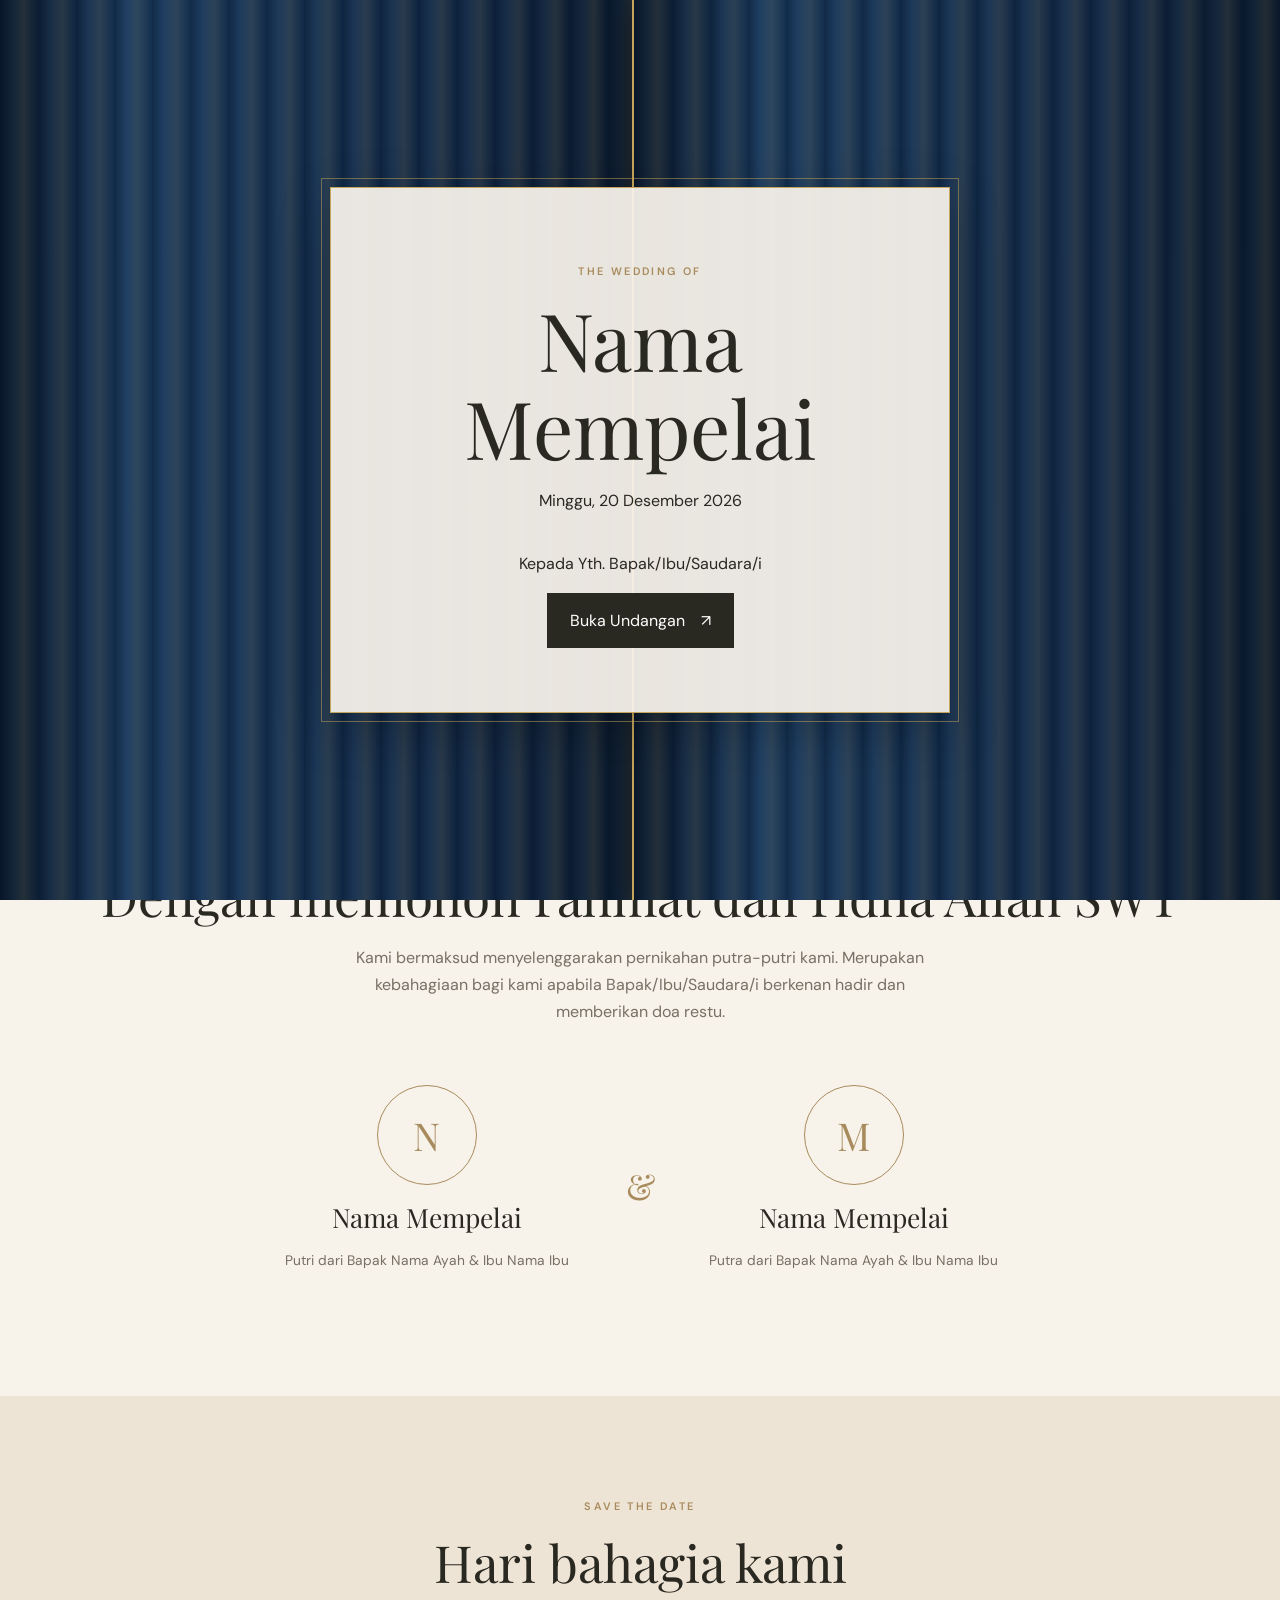
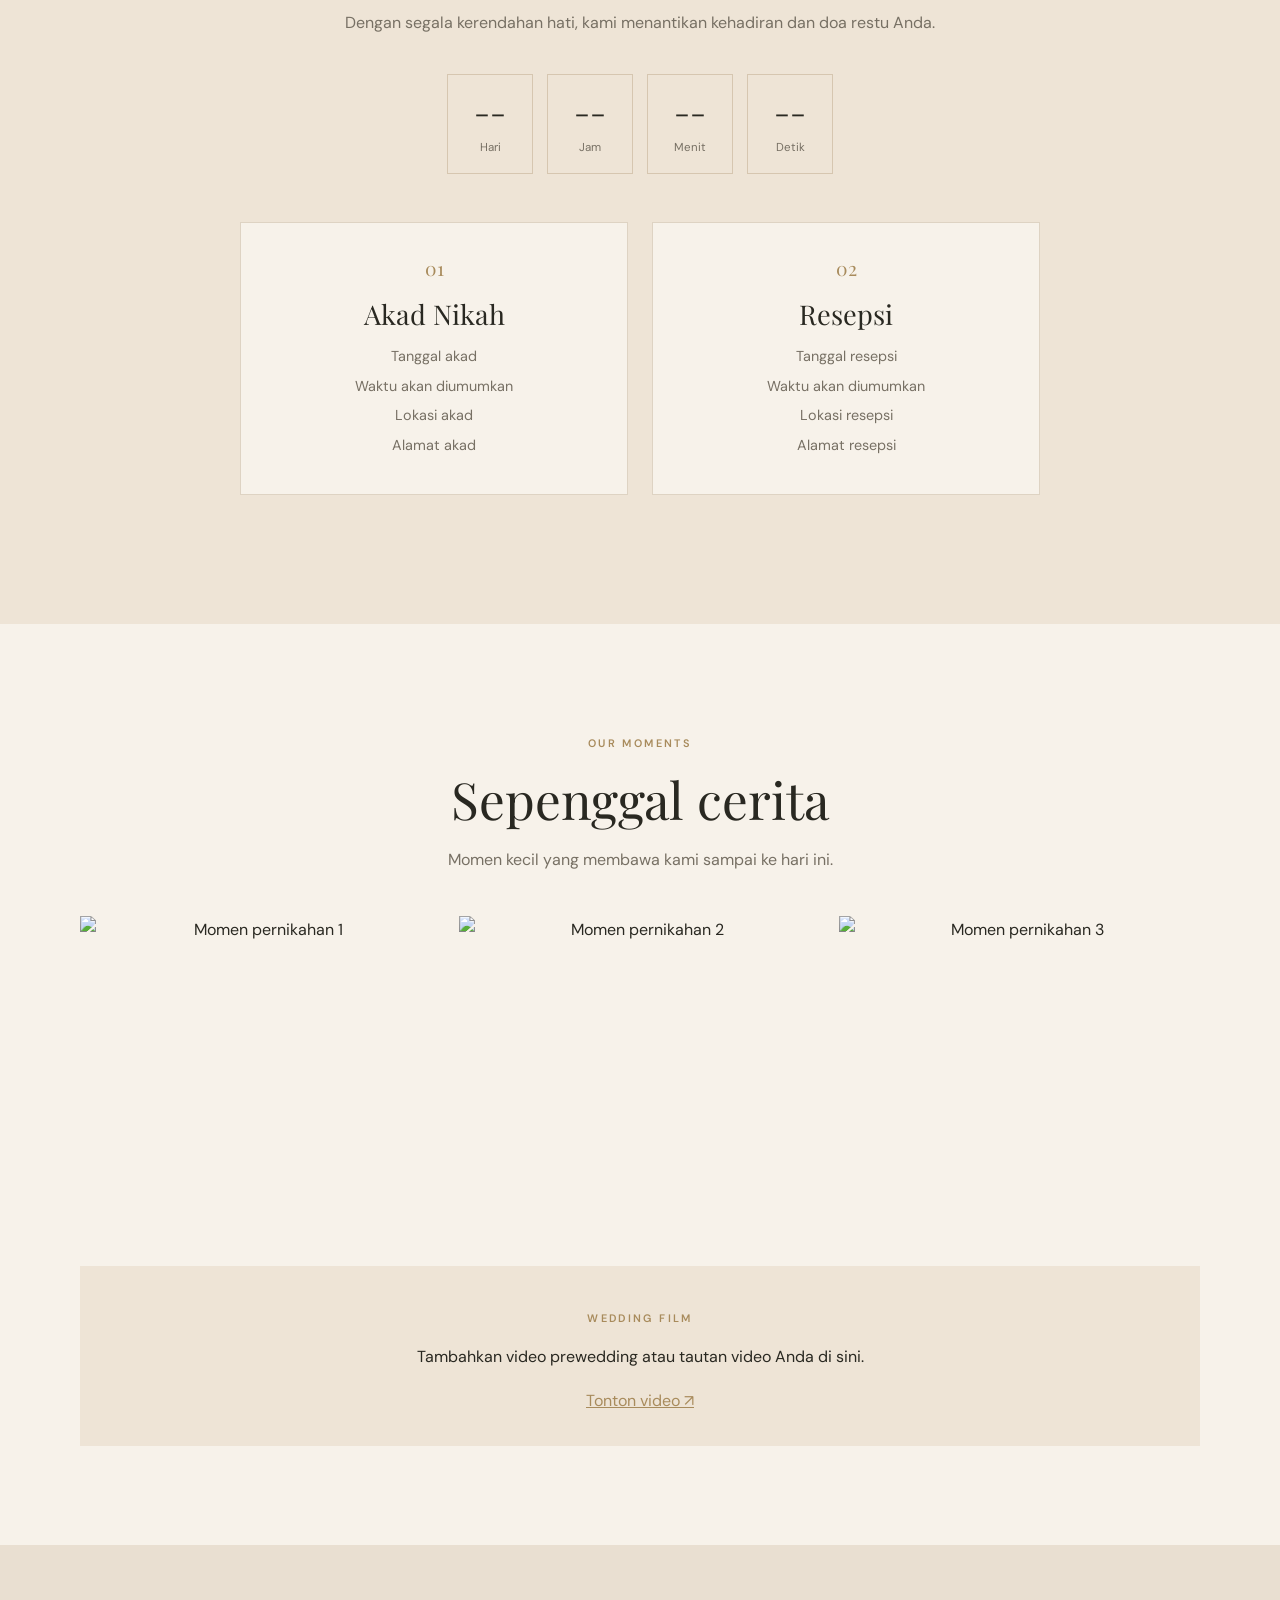
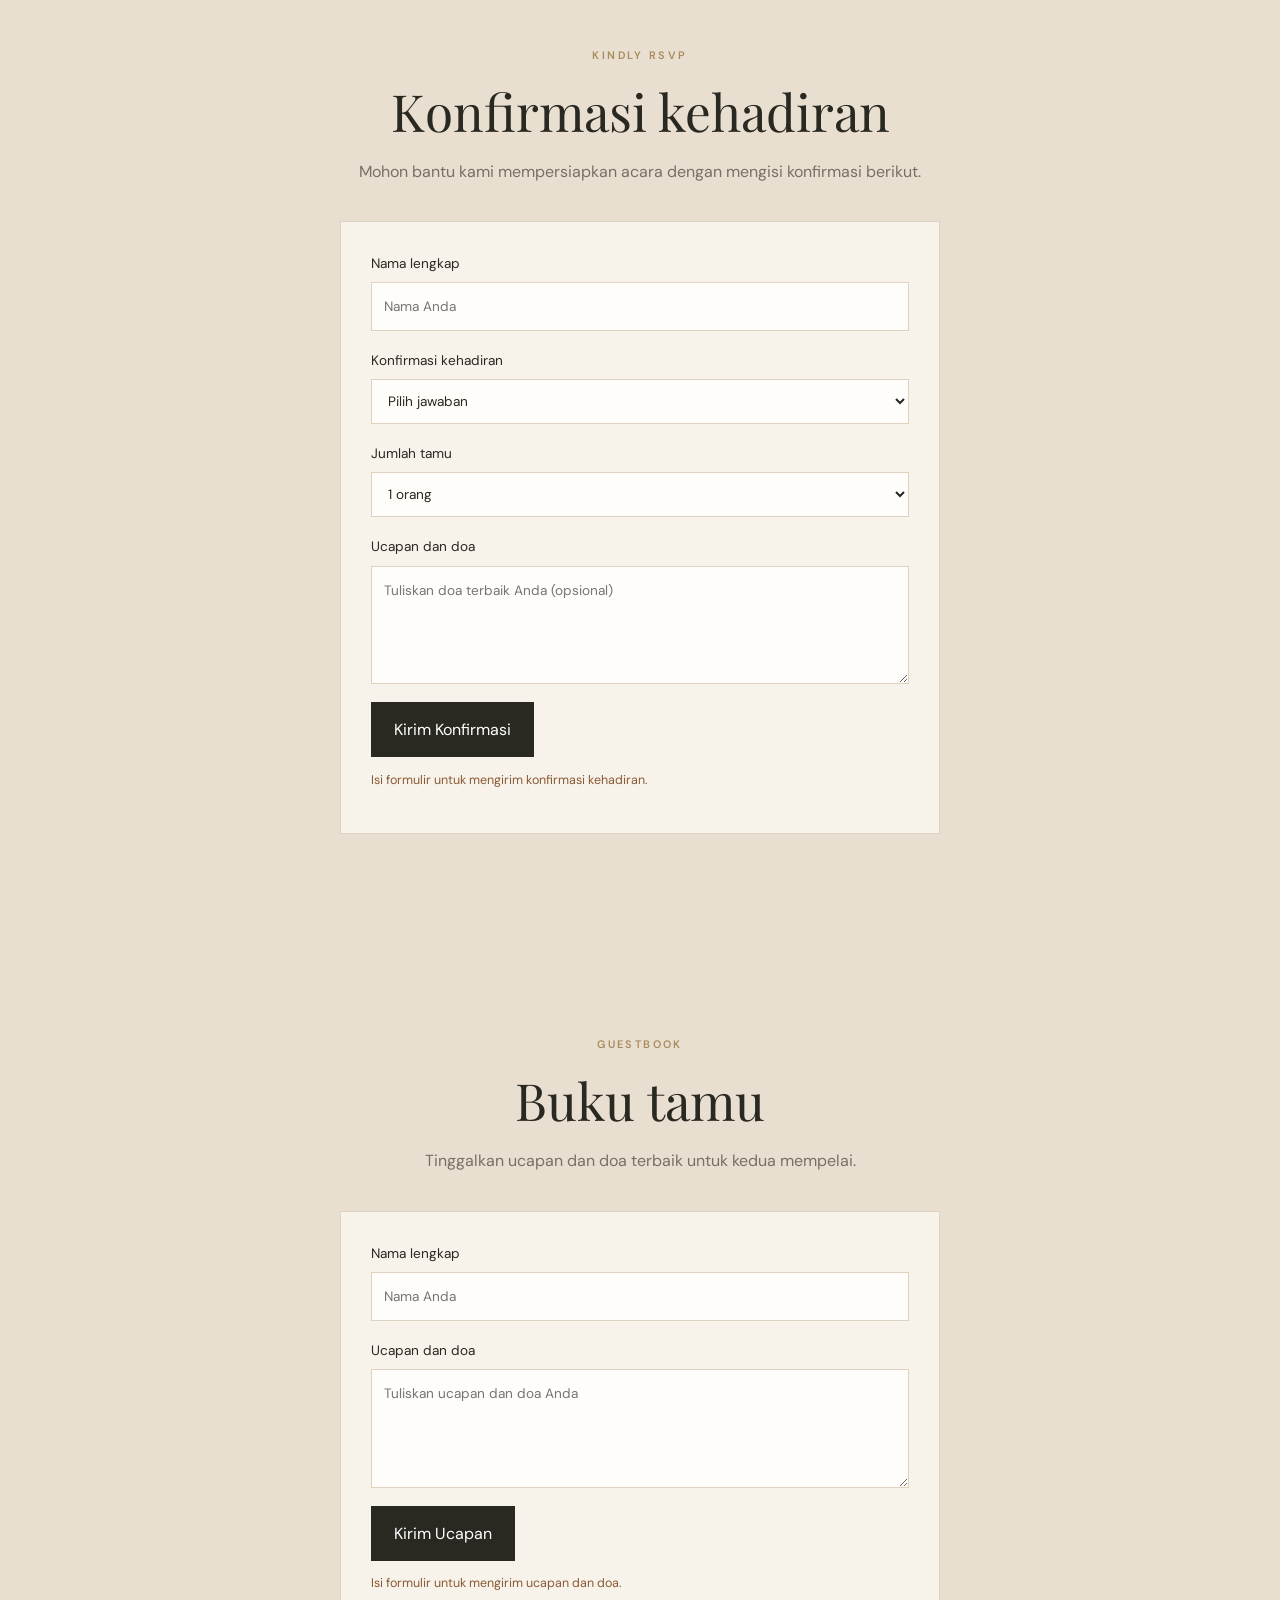
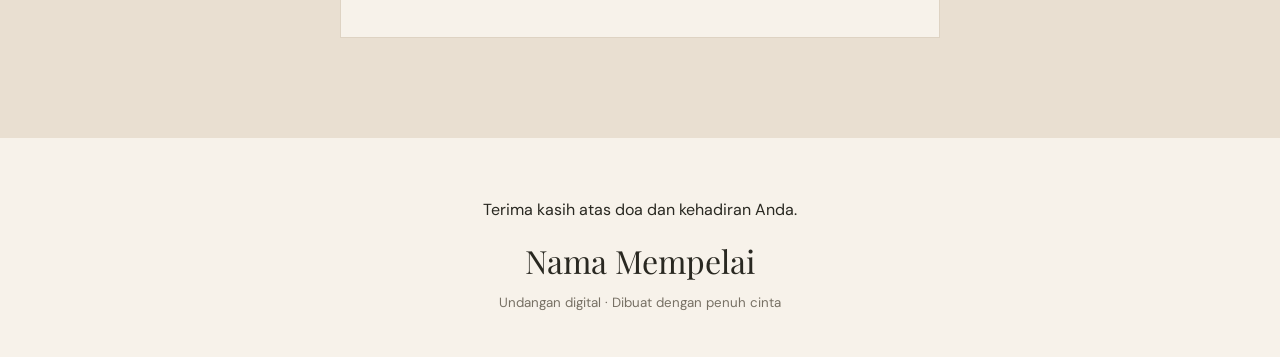
==== index.html @ d8a42d00 "Update index.html" ====
<!doctype html>
<html lang="id">
<head>
  <meta charset="utf-8">
  <meta name="viewport" content="width=device-width, initial-scale=1">
  <meta name="theme-color" content="#f7f2ea">
  <meta name="description" content="Undangan pernikahan digital yang elegan dan personal.">
  <title id="pageTitle">Undangan Pernikahan | Nama Mempelai</title>
  <link rel="preconnect" href="https://fonts.googleapis.com">
  <link rel="preconnect" href="https://fonts.gstatic.com" crossorigin>
  <link href="https://fonts.googleapis.com/css2?family=DM+Sans:wght@400;500;600&family=Playfair+Display:wght@400;500;600&display=swap" rel="stylesheet">
  <link rel="stylesheet" href="style.css">
  <style>
    /* Tombol Google Maps berada di bawah kedua kartu, bukan di dalam kartu resepsi. */
    #event .event-grid {
      display: grid;
      grid-template-columns: repeat(2, minmax(0, 1fr));
      gap: 24px;
    }

    #event .maps-button-wrap {
      display: flex !important;
      width: 100%;
      justify-content: center;
      align-items: center;
      margin: 28px auto 0;
      position: relative;
      clear: both;
      grid-column: 1 / -1;
      flex: 0 0 100%;
      text-align: center;
    }

    #event .maps-button-wrap a {
      display: inline-flex;
      width: auto;
      margin: 0;
      align-items: center;
      justify-content: center;
      text-align: center;
    }

    @media (max-width: 600px) {
      #event .event-grid {
        grid-template-columns: 1fr;
      }
    }

    /* Bingkai galeri foto dari admin: biru navy dan emas */
    #invitationPhotoGallery .gallery-photo-item { min-width: 0; animation: galleryPhotoEnter .65s ease both; }
    #invitationPhotoGallery .gallery-photo-item img {
      display:block; width:100%; aspect-ratio:4/5; object-fit:cover;
      border:3px solid #c5a45b; outline:1px solid rgba(197,164,91,.55);
      outline-offset:3px; border-radius:48% 48% 10px 10px;
      box-shadow:0 12px 28px rgba(20,43,73,.18);
      transition:transform .55s ease, box-shadow .55s ease;
    }
    #invitationPhotoGallery .gallery-photo-item img:hover { transform:translateY(-5px); box-shadow:0 18px 34px rgba(20,43,73,.25); }
    #invitationPhotoGallery .gallery-photo-caption { margin:12px 4px 0; color:#142b49; text-align:center; font-size:.85rem; overflow-wrap:anywhere; }
    @keyframes galleryPhotoEnter { from {opacity:0; transform:translateY(18px)} to {opacity:1; transform:translateY(0)} }
    @media (prefers-reduced-motion: reduce) {
      #invitationPhotoGallery .gallery-photo-item { animation:none; }
      #invitationPhotoGallery .gallery-photo-item img { transition:none; }
    }


    /* Potret mempelai: bingkai oval navy dan emas */
    #couple .person .profile-photo {
      display: block;
      width: min(100%, 250px);
      aspect-ratio: 3 / 4;
      object-fit: cover;
      object-position: center;
      margin: 0 auto 22px;
      padding: 5px;
      border: 2px solid #c5a45b;
      outline: 1px solid rgba(197, 164, 91, .65);
      outline-offset: 4px;
      border-radius: 48% 48% 14px 14px;
      background: #142b49;
      box-shadow: 0 14px 32px rgba(20, 43, 73, .18);
      animation: profilePhotoReveal .8s cubic-bezier(.22, 1, .36, 1) both;
    }
    #couple .person .initial.profile-photo-placeholder {
      width: min(100%, 250px);
      aspect-ratio: 3 / 4;
      height: auto;
      margin: 0 auto 22px;
      border: 2px solid #c5a45b;
      outline: 1px solid rgba(197, 164, 91, .65);
      outline-offset: 4px;
      border-radius: 48% 48% 14px 14px;
      display: grid;
      place-items: center;
    }
    @keyframes profilePhotoReveal {
      from { opacity: 0; transform: translateY(16px) scale(.98); }
      to { opacity: 1; transform: translateY(0) scale(1); }
    }
    @media (max-width: 600px) {
      #couple .person .profile-photo,
      #couple .person .initial.profile-photo-placeholder {
        width: min(78%, 230px);
      }
    }

  </style>
</head>
<body>
  <audio id="weddingMusic" loop preload="none">
    <!-- Ganti music.mp3 dengan file musik milik Anda yang boleh digunakan. -->
    <source src="assets/music.mp3" type="audio/mpeg">
  </audio>

  <div class="cover" id="cover">
    <div class="cover-card">
      <p class="eyebrow">THE WEDDING OF</p>
      <h1 id="coverNames">Nama Mempelai</h1>
      <p class="cover-date" id="coverDate">Minggu, 20 Desember 2026</p
      <p class="cover-to">Kepada Yth. Bapak/Ibu/Saudara/i</p>
      <button class="button button-dark" id="openInvitation">Buka Undangan <span aria-hidden="true">↗</span></button>
    </div>
  </div>

  <header class="site-header">
    <a class="brand" href="#home" id="brandInitials">N<span>&</span>M</a>
    <nav aria-label="Navigasi utama">
      <a href="#couple">Mempelai</a>
      <a href="#event">Acara</a>
      <a href="#gallery">Galeri</a>
      <a href="#rsvp">RSVP</a>
      <a href="#guestbook">Buku Tamu</a>
    </nav>
    <button class="music-toggle" id="musicToggle" aria-label="Putar atau hentikan musik">♫ <span>Musik</span></button>
  </header>

  <main id="home">
    <section class="hero section-wrap">
      <div class="hero-copy">
        <p class="eyebrow">SAVE THE DATE · 20.12.2026</p>
        <h2>Dua hati,<br><em>satu perjalanan.</em></h2>
        <p class="lead">Dengan penuh rasa syukur, kami mengundang Anda untuk menjadi bagian dari hari istimewa kami.</p>
        <a class="button button-dark" href="#event">Lihat Detail Acara <span aria-hidden="true">↓</span></a>
      </div>
      <div class="hero-photo">
        <!-- Ganti URL gambar dengan foto pasangan milik Anda. -->
        <img src="https://images.unsplash.com/photo-1519741497674-611481863552?auto=format&fit=crop&w=1100&q=85" alt="Suasana pernikahan yang romantis">
        <div class="photo-caption" id="photoCaption">Nama Mempelai · 2026</div>
      </div>
      <div class="hero-flower" aria-hidden="true">✳</div>
    </section>

    <section class="intro section-wrap" id="couple">
      <p class="eyebrow">ASSALAMUALAIKUM WARAHMATULLAHI WABARAKATUH</p>
      <h2>Dengan memohon rahmat dan ridha Allah SWT</h2>
      <p class="body-copy">Kami bermaksud menyelenggarakan pernikahan putra-putri kami. Merupakan kebahagiaan bagi kami apabila Bapak/Ibu/Saudara/i berkenan hadir dan memberikan doa restu.</p>
      <div class="couple-grid">
        <article class="person">
          <div class="initial" id="brideInitial">N</div>
          <h3 id="brideName">Nama Mempelai</h3>
          <p>Putri dari Bapak <span id="brideFather">Nama Ayah</span> &amp; Ibu <span id="brideMother">Nama Ibu</span></p>
        </article>
        <div class="ampersand">&</div>
        <article class="person">
          <div class="initial" id="groomInitial">M</div>
          <h3 id="groomName">Nama Mempelai</h3>
          <p>Putra dari Bapak <span id="groomFather">Nama Ayah</span> &amp; Ibu <span id="groomMother">Nama Ibu</span></p>
        </article>
      </div>
    </section>

    <section class="event-section" id="event">
      <div class="section-wrap event-inner">
        <p class="eyebrow">SAVE THE DATE</p>
        <h2>Hari bahagia kami</h2>
        <p class="body-copy">Dengan segala kerendahan hati, kami menantikan kehadiran dan doa restu Anda.</p>
        <div class="countdown" aria-label="Hitung mundur menuju pernikahan">
          <div><strong id="days">--</strong><span>Hari</span></div>
          <div><strong id="hours">--</strong><span>Jam</span></div>
          <div><strong id="minutes">--</strong><span>Menit</span></div>
          <div><strong id="seconds">--</strong><span>Detik</span></div>
        </div>
       
<div class="event-grid">
  <article class="event-card">
    <span class="event-icon">01</span>
    <h3>Akad Nikah</h3>
    <p id="akadDate">Tanggal akad</p>
    <p>Waktu akan diumumkan</p>
    <p id="akadLocation">Lokasi akad</p>
    <p id="akadAddress">Alamat akad</p>
  </article>

  <article class="event-card">
    <span class="event-icon">02</span>
    <h3>Resepsi</h3>
    <p id="receptionDate">Tanggal resepsi</p>
    <p>Waktu akan diumumkan</p>
    <p id="receptionLocation">Lokasi resepsi</p>
    <p id="receptionAddress">Alamat resepsi</p>
  </article>
</div>
        
<div class="maps-button-wrap">
  <a id="mapsLink" class="button button-dark"
     href="#" target="_blank"
     rel="noopener noreferrer" style="display:none">
    Buka Google Maps ↗
  </a>
</div>
      </div>
    </section>

    <section class="gallery-section section-wrap" id="gallery">
      <p class="eyebrow">OUR MOMENTS</p>
      <h2>Sepenggal cerita</h2>
      <p class="body-copy">Momen kecil yang membawa kami sampai ke hari ini.</p>
      <div class="gallery-grid" id="invitationPhotoGallery">
        <img src="https://images.unsplash.com/photo-1511285560929-80b456fea0bc?auto=format&fit=crop&w=900&q=85" alt="Momen pernikahan 1" loading="lazy">
        <img src="https://images.unsplash.com/photo-1537633552985-df8429e8048b?auto=format&fit=crop&w=900&q=85" alt="Momen pernikahan 2" loading="lazy">
        <img src="https://images.unsplash.com/photo-1523438885200-e635ba2c371e?auto=format&fit=crop&w=900&q=85" alt="Momen pernikahan 3" loading="lazy">
      </div>
      <div class="video-box">
        <p class="eyebrow">WEDDING FILM</p>
        <p>Tambahkan video prewedding atau tautan video Anda di sini.</p>
        <!-- Ganti VIDEO_ID dengan ID video YouTube milik pasangan. -->
        <a href="https://www.youtube.com/" target="_blank" rel="noopener">Tonton video ↗</a>
      </div>
    </section>

    <section class="rsvp-section" id="rsvp">
      <div class="section-wrap rsvp-inner">
        <p class="eyebrow">KINDLY RSVP</p>
        <h2>Konfirmasi kehadiran</h2>
        <p class="body-copy">Mohon bantu kami mempersiapkan acara dengan mengisi konfirmasi berikut.</p>
        <form id="rsvpForm" class="rsvp-form">
          <label>Nama lengkap<input name="name" required maxlength="80" placeholder="Nama Anda"></label>
          <label>Konfirmasi kehadiran
            <select name="attendance" required>
              <option value="">Pilih jawaban</option>
              <option value="Hadir">Insyaallah hadir</option>
              <option value="Tidak hadir">Mohon maaf, belum bisa hadir</option>
            </select>
          </label>
          <label>Jumlah tamu
            <select name="guests">
              <option value="1">1 orang</option><option value="2">2 orang</option><option value="3">3 orang</option><option value="4">4 orang</option>
            </select>
          </label>
          <label>Ucapan dan doa<textarea name="message" rows="4" maxlength="500" placeholder="Tuliskan doa terbaik Anda (opsional)"></textarea></label>
          <button class="button button-dark" type="submit">Kirim Konfirmasi</button>
          <p class="form-note" id="formNote" role="status">Isi formulir untuk mengirim konfirmasi kehadiran.</p>
        </form>
      </div>
    </section>

    <section class="rsvp-section" id="guestbook">
      <div class="section-wrap rsvp-inner">
        <p class="eyebrow">GUESTBOOK</p>
        <h2>Buku tamu</h2>
        <p class="body-copy">Tinggalkan ucapan dan doa terbaik untuk kedua mempelai.</p>
        <form id="guestbookForm" class="rsvp-form">
          <label>Nama lengkap
            <input name="name" required maxlength="80" placeholder="Nama Anda">
          </label>
          <label>Ucapan dan doa
            <textarea name="message" required rows="4" maxlength="500" placeholder="Tuliskan ucapan dan doa Anda"></textarea>
          </label>
          <button class="button button-dark" type="submit">Kirim Ucapan</button>
          <p class="form-note" id="guestbookNote" role="status">Isi formulir untuk mengirim ucapan dan doa.</p>
        </form>
      </div>
    </section>
  </main>

  <footer>
    <p>Terima kasih atas doa dan kehadiran Anda.</p>
    <p class="footer-names" id="footerNames">Nama Mempelai</p>
    <small>Undangan digital · Dibuat dengan penuh cinta</small>
  </footer>
  <script src="script.js"></script>
  <script>
    (async function loadInvitationDetails() {
      const slug = new URLSearchParams(window.location.search).get("invitation");
      if (!slug) return;

      // Data pasangan diambil melalui RPC publik Supabase, bukan dari tabel yang tertutup RLS.
      if (typeof SUPABASE_URL === "undefined" ||
          typeof SUPABASE_PUBLISHABLE_KEY === "undefined") {
        console.error("Konfigurasi Supabase tidak ditemukan.");
        return;
      }

      try {
        const response = await fetch(
          `${SUPABASE_URL.replace(/\/+$/, "")}/rest/v1/rpc/get_public_invitation`,
          {
            method: "POST",
            headers: {
              "Content-Type": "application/json",
              apikey: SUPABASE_PUBLISHABLE_KEY,
              Authorization: `Bearer ${SUPABASE_PUBLISHABLE_KEY}`
            },
            body: JSON.stringify({ p_slug: slug })
          }
        );
        if (!response.ok) throw new Error("Gagal memuat data undangan.");
        const invitation = await response.json();
        if (!invitation || !invitation.couple_names) {
          document.title = "Undangan tidak ditemukan";
          return;
        }

        const names = String(invitation.couple_names).trim();
        const parts = names.split(/\s+(?:&|dan)\s+/i);
        const first = parts[0] || names;
        const second = parts[1] || "";
        const setText = (id, value) => {
          const el = document.getElementById(id);
          if (el && value) el.textContent = value;
        };

        setText("coverNames", names);
      if (invitation.wedding_date) {
        setText(
        "coverDate",
        new Date(invitation.wedding_date).toLocaleDateString("id-ID", {
          weekday: "long",
          day: "numeric",
          month: "long",
          year: "numeric"
          })
        );
      }
        setText("photoCaption", names + (invitation.wedding_date ? " · " + new Date(invitation.wedding_date).getFullYear() : ""));
        setText("brideName", first);
        setText("groomName", second);
        setText("brideInitial", first.charAt(0).toUpperCase());
        setText("groomInitial", second.charAt(0).toUpperCase());
        setText("brandInitials", first.charAt(0).toUpperCase() + "&" + (second.charAt(0).toUpperCase() || ""));
        setText("footerNames", names);
        document.title = "Undangan Pernikahan | " + names;
         // Nama orang tua
      setText("brideFather", invitation.bride_father);
      setText("brideMother", invitation.bride_mother);
      setText("groomFather", invitation.groom_father);
      setText("groomMother", invitation.groom_mother);

      // Tanggal dan lokasi akad
      setText("akadDate", invitation.akad_date
        ? new Date(invitation.akad_date).toLocaleDateString("id-ID", {
            day: "numeric", month: "long", year: "numeric"
          })
        : "");
      setText("akadLocation", invitation.akad_location);
      setText("akadAddress", invitation.akad_address);

      // Tanggal dan lokasi resepsi
      setText("receptionDate", invitation.reception_date
        ? new Date(invitation.reception_date).toLocaleDateString("id-ID", {
            day: "numeric", month: "long", year: "numeric"
          })
        : "");
      setText("receptionLocation", invitation.reception_location);
      setText("receptionAddress", invitation.reception_address);

      // Tautan peta
      const mapsLink = document.getElementById("mapsLink");
      if (mapsLink && invitation.maps_url) {
        mapsLink.href = invitation.maps_url;
        mapsLink.style.display = "";
      }
      } catch (error) {
        console.error("Tidak dapat memuat data undangan:", error);
      }
    })();
  </script>

  <script>
    // Foto profil dan galeri dimuat berdasarkan slug undangan aktif.
    (async function loadInvitationPhotos() {
      const slug = new URLSearchParams(window.location.search).get("invitation");
      const gallery = document.getElementById("invitationPhotoGallery");
      if (!slug) return;

      if (typeof SUPABASE_URL === "undefined" ||
          typeof SUPABASE_PUBLISHABLE_KEY === "undefined") {
        console.error("Konfigurasi Supabase tidak ditemukan untuk foto undangan.");
        return;
      }

      const baseUrl = SUPABASE_URL.replace(/\/+$/, "");
      const publicPhotoUrl = (path) => {
        const encodedPath = String(path).split("/")
          .map(part => encodeURIComponent(part)).join("/");
        return `${baseUrl}/storage/v1/object/public/Foto/${encodedPath}`;
      };

      try {
        const response = await fetch(
          `${baseUrl}/rest/v1/rpc/get_public_invitation_photos`,
          {
            method: "POST",
            headers: {
              "Content-Type": "application/json",
              apikey: SUPABASE_PUBLISHABLE_KEY,
              Authorization: `Bearer ${SUPABASE_PUBLISHABLE_KEY}`
            },
            body: JSON.stringify({ p_slug: slug })
          }
        );

        if (!response.ok) {
          const detail = await response.text();
          throw new Error(`RPC foto gagal (${response.status}): ${detail}`);
        }

        const photos = await response.json();
        if (!Array.isArray(photos) || photos.length === 0) {
          console.info("Belum ada foto terpilih untuk undangan ini.");
          return;
        }

        // Pasang potret pengantin wanita/pria ke bagian profil.
        const profileCategories = [
          { category: "bride", target: "brideInitial", alt: "Foto mempelai wanita" },
          { category: "groom", target: "groomInitial", alt: "Foto mempelai pria" }
        ];

        profileCategories.forEach(profile => {
          const photo = photos.find(item => item.category === profile.category);
          const target = document.getElementById(profile.target);
          if (!photo || !target || !photo.storage_path) return;

          const image = document.createElement("img");
          image.className = "profile-photo";
          image.src = publicPhotoUrl(photo.storage_path);
          image.alt = profile.alt;
          image.loading = "lazy";
          image.decoding = "async";
          image.addEventListener("error", () => {
            console.error("Foto profil gagal dimuat:", photo.storage_path);
          }, { once: true });

          target.classList.remove("initial");
          target.classList.add("profile-photo-placeholder");
          target.replaceWith(image);
        });

        // Foto kategori gallery saja masuk ke galeri. Foto profil tidak ikut tercampur.
        if (gallery) {
          const galleryPhotos = photos.filter(item =>
            !item.category || item.category === "gallery"
          );

          if (galleryPhotos.length > 0) {
            const fragment = document.createDocumentFragment();

            galleryPhotos.forEach((photo, index) => {
              if (!photo.storage_path) return;

              const item = document.createElement("figure");
              item.className = "gallery-photo-item";
              item.style.animationDelay = `${Math.min(index * 90, 450)}ms`;

              const image = document.createElement("img");
              image.src = publicPhotoUrl(photo.storage_path);
              image.alt = photo.caption || `Foto pernikahan ${index + 1}`;
              image.loading = "lazy";
              image.decoding = "async";
              image.addEventListener("error", () => {
                item.remove();
                console.error("Foto galeri gagal dimuat:", photo.storage_path);
              }, { once: true });

              item.appendChild(image);

              if (photo.caption) {
                const caption = document.createElement("figcaption");
                caption.className = "gallery-photo-caption";
                caption.textContent = photo.caption;
                item.appendChild(caption);
              }

              fragment.appendChild(item);
            });

            if (fragment.childNodes.length > 0) {
              gallery.replaceChildren(fragment);
            }
          }
        }
      } catch (error) {
        // Kegagalan foto tidak mengganggu RSVP, buku tamu, atau detail acara.
        console.error("Foto undangan belum dapat dimuat:", error);
      }
    })();
  </script>

</body>
</html>
---- style.css ----
:root {
  --paper: #f7f2ea;
  --paper-deep: #eee4d6;
  --ink: #292821;
  --muted: #777064;
  --gold: #a88b5c;
  --line: #ded3c3;
  --serif: "Playfair Display", Georgia, serif;
  --sans: "DM Sans", Arial, sans-serif;
}
* { box-sizing: border-box; }
html { scroll-behavior: smooth; }
body { margin: 0; background: var(--paper); color: var(--ink); font-family: var(--sans); line-height: 1.7; }
a { color: inherit; }
button, input, select, textarea { font: inherit; }
.site-header { height: 76px; display: flex; align-items: center; justify-content: space-between; gap: 24px; padding: 0 6vw; border-bottom: 1px solid var(--line); background: rgba(247,242,234,.94); position: sticky; top: 0; z-index: 5; backdrop-filter: blur(12px); }
.brand { font: 600 1.55rem var(--serif); text-decoration: none; letter-spacing: .04em; }
.brand span, .footer-names span, .hero h2 em, .cover h1 span { color: var(--gold); }
nav { display: flex; gap: clamp(12px, 2.5vw, 34px); }
nav a { text-decoration: none; font-size: .82rem; color: var(--muted); }
nav a:hover { color: var(--ink); }
.music-toggle { border: 1px solid var(--line); border-radius: 999px; background: transparent; padding: 8px 13px; cursor: pointer; }
.music-toggle span { font-size: .8rem; }
.section-wrap { width: min(1120px, 88%); margin-inline: auto; }
.hero { min-height: 650px; padding-block: 72px; display: grid; grid-template-columns: .9fr 1.1fr; align-items: center; gap: 8%; position: relative; }
.eyebrow { font-size: .68rem; letter-spacing: .22em; color: var(--gold); font-weight: 600; }
.hero h2 { font: 400 clamp(3rem, 6vw, 5.6rem)/1.08 var(--serif); margin: 22px 0; letter-spacing: -.04em; }
.hero h2 em { font-weight: 400; }
.lead, .body-copy { color: var(--muted); max-width: 590px; }
.button { display: inline-flex; justify-content: center; align-items: center; gap: 16px; padding: 13px 22px; text-decoration: none; border: 1px solid var(--ink); cursor: pointer; transition: transform .2s, background .2s; }
.button:hover { transform: translateY(-2px); }
.button-dark { background: var(--ink); color: white; }
.button-outline { border-color: var(--gold); color: var(--ink); margin-top: 26px; }
.hero-photo { position: relative; }
.hero-photo img { display: block; width: 100%; height: 480px; object-fit: cover; }
.photo-caption { position: absolute; right: -18px; bottom: 24px; padding: 13px 20px; background: var(--paper); font: 1.1rem var(--serif); }
.hero-flower { position: absolute; color: var(--gold); font-size: 3rem; right: 43%; bottom: 8%; opacity: .6; }
.intro { text-align: center; padding-block: 95px 110px; }
.intro h2, .event-inner h2, .gallery-section h2, .rsvp-inner h2 { font: 400 clamp(2.2rem, 4vw, 3.5rem)/1.2 var(--serif); margin: 16px auto; }
.intro .body-copy, .event-inner .body-copy, .gallery-section > .body-copy, .rsvp-inner > .body-copy { margin: 0 auto; }
.couple-grid { display: grid; grid-template-columns: 1fr auto 1fr; gap: 32px; align-items: center; max-width: 760px; margin: 60px auto 0; }
.person h3 { font: 1.65rem var(--serif); margin: 14px 0 4px; }
.person p { font-size: .86rem; color: var(--muted); }
.initial { display: grid; place-items: center; width: 100px; height: 100px; margin: auto; border: 1px solid var(--gold); border-radius: 50%; font: 2.4rem var(--serif); color: var(--gold); }
.ampersand { font: 2.2rem var(--serif); color: var(--gold); }
.event-section { background: var(--paper-deep); padding: 90px 0 100px; text-align: center; }
.countdown { display: flex; justify-content: center; gap: 14px; margin: 38px 0 48px; }
.countdown div { min-width: 86px; padding: 14px 10px; border: 1px solid #d6c6b0; }
.countdown strong { display: block; font: 2rem var(--serif); }
.countdown span { font-size: .72rem; color: var(--muted); }
.event-grid { display: grid; grid-template-columns: repeat(2, minmax(0, 1fr)); gap: 22px; max-width: 800px; margin: auto; }
.event-card { background: var(--paper); padding: 32px 20px; border: 1px solid var(--line); }
.event-icon { color: var(--gold); font: 1.2rem var(--serif); }
.event-card h3 { font: 1.7rem var(--serif); margin: 12px 0; }
.event-card p { margin: 5px 0; color: var(--muted); font-size: .9rem; }
.gallery-section { padding-block: 100px; text-align: center; }
.gallery-grid { display: grid; grid-template-columns: 1fr 1fr 1fr; gap: 18px; margin-top: 42px; }
.gallery-grid img { width: 100%; height: 330px; object-fit: cover; }
.video-box { background: #eee4d6; padding: 32px; margin-top: 20px; }
.video-box a { color: var(--gold); }
.rsvp-section { background: #e9dfd1; padding: 90px 0 100px; }
.rsvp-inner { text-align: center; }
.rsvp-form { text-align: left; max-width: 600px; margin: 36px auto 0; padding: 30px; background: var(--paper); border: 1px solid var(--line); }
.rsvp-form label { display: block; margin-bottom: 18px; font-size: .85rem; }
.rsvp-form input, .rsvp-form select, .rsvp-form textarea { display: block; width: 100%; margin-top: 7px; padding: 12px; border: 1px solid var(--line); background: #fffdfa; color: var(--ink); border-radius: 0; }
.rsvp-form input:focus, .rsvp-form select:focus, .rsvp-form textarea:focus { outline: 2px solid #cbb58f; outline-offset: 1px; }
.form-note { font-size: .78rem; color: #8a5a35; }
footer { padding: 42px 20px; text-align: center; }
.footer-names { font: 2rem var(--serif); margin: 6px 0; }
footer small { color: var(--muted); }
.cover { position: fixed; inset: 0; z-index: 20; display: grid; place-items: center; padding: 24px; background: linear-gradient(rgba(247,242,234,.88), rgba(247,242,234,.94)), url("https://images.unsplash.com/photo-1519741497674-611481863552?auto=format&fit=crop&w=1600&q=80") center/cover; transition: opacity .7s, visibility .7s; }
.cover.is-hidden { opacity: 0; visibility: hidden; pointer-events: none; }
.cover-card { text-align: center; border: 1px solid var(--gold); outline: 1px solid rgba(168,139,92,.35); outline-offset: 8px; padding: clamp(28px, 6vw, 64px); max-width: 620px; width: 100%; background: rgba(247,242,234,.7); }
.cover h1 { font: 400 clamp(2.8rem, 7vw, 5rem)/1.1 var(--serif); margin: 14px 0; }
.cover-date { margin-bottom: 36px; }
.cover-to { font-size: .85rem; color: var(--muted); margin-top: 36px; }
@media (max-width: 760px) {
  .site-header { padding: 0 5%; height: 66px; gap: 8px; }
  nav { gap: 11px; }
  nav a { font-size: .7rem; }
  .music-toggle { padding: 7px 9px; }
  .music-toggle span { display: none; }
  .hero { grid-template-columns: 1fr; padding-block: 55px 70px; gap: 34px; }
  .hero h2 { font-size: clamp(3rem, 13vw, 4.6rem); }
  .hero-photo img { height: 360px; }
  .hero-flower { display: none; }
  .intro { padding-block: 70px; }
  .couple-grid { gap: 10px; }
  .initial { width: 72px; height: 72px; }
  .person h3 { font-size: 1.25rem; }
  .person p { font-size: .76rem; }
  .countdown { gap: 6px; }
  .countdown div { min-width: 0; flex: 1; padding: 12px 4px; }
  .countdown strong { font-size: 1.6rem; }
  .event-grid { grid-template-columns: 1fr; }
  .gallery-grid { grid-template-columns: 1fr 1fr; gap: 10px; }
  .gallery-grid img { height: 220px; }
  .gallery-grid img:last-child { display: none; }
  .rsvp-form { padding: 22px 18px; }
}
@media (prefers-reduced-motion: reduce) {
  *, *::before, *::after { scroll-behavior: auto !important; transition-duration: .01ms !important; }
}


.maps-button-wrap {
  display: flex;
  justify-content: center;
  margin-top: 24px;
}

.maps-button-wrap a {
  display: inline-flex;
  align-items: center;
  justify-content: center;
  text-align: center;
}

/* ===== ANIMASI TIRAI UNDANGAN JAWA ===== */

.cover {
  isolation: isolate;
  overflow: hidden;
  background-color: #142b49;
  background-image:
    linear-gradient(rgba(12, 29, 52, 0.78), rgba(12, 29, 52, 0.82)),
    url("https://images.unsplash.com/photo-1519741497674-611481863552?auto=format&fit=crop&w=1600&q=80");
  background-position: center;
  background-size: cover;
}

/* Panel tirai kiri dan kanan */
.cover::before,
.cover::after {
  content: "";
  position: absolute;
  top: 0;
  bottom: 0;
  left: 0;
  width: 50.5%;
  z-index: 2;
  pointer-events: none;
  border-right: 2px solid #c5a45b;
  background:
    repeating-linear-gradient(
      90deg,
      rgba(5, 18, 36, 0.35) 0,
      rgba(255, 255, 255, 0.035) 12px,
      rgba(197, 164, 91, 0.13) 24px,
      rgba(5, 18, 36, 0.22) 38px
    ),
    linear-gradient(
      90deg,
      #09182b 0%,
      #18395e 20%,
      #102744 75%,
      #09182b 100%
    );
  box-shadow: 8px 0 24px rgba(0, 0, 0, 0.28);
  transform: translateX(0);
  transition: transform 1.4s cubic-bezier(0.72, 0, 0.24, 1);
}

.cover::after {
  left: auto;
  right: 0;
  border-right: 0;
  border-left: 2px solid #c5a45b;
  box-shadow: -8px 0 24px rgba(0, 0, 0, 0.28);
}

/* Kartu undangan tetap di atas tirai */
.cover .cover-card {
  position: relative;
  z-index: 3;
  border-color: #c5a45b;
  outline-color: rgba(197, 164, 91, 0.5);
  background: rgba(247, 242, 234, 0.94);
  box-shadow: 0 16px 50px rgba(0, 0, 0, 0.22);
  transition:
    opacity 0.4s ease,
    transform 0.6s ease;
}

/* Tirai mulai terbuka */
.cover.is-opening::before {
  transform: translateX(-100%);
}

.cover.is-opening::after {
  transform: translateX(100%);
}

.cover.is-opening .cover-card {
  opacity: 0;
  transform: translateY(10px) scale(0.97);
}

/* Sampul menghilang setelah tirai terbuka */
.cover.is-hidden {
  opacity: 0;
  visibility: hidden;
  pointer-events: none;
  transition:
    opacity 0.4s ease 1s,
    visibility 0s linear 1.4s;
}

@media (prefers-reduced-motion: reduce) {
  .cover::before,
  .cover::after,
  .cover .cover-card {
    transition-duration: 0.01ms;
  }

  .cover.is-hidden {
    transition-delay: 0s;
  }
}
/* ===== ANIMASI MUNCUL SAAT SCROLL ===== */

.reveal-on-scroll {
  opacity: 0;
  transform: translateY(28px);
  transition:
    opacity 0.8s ease,
    transform 0.8s cubic-bezier(0.22, 1, 0.36, 1);
  will-change: opacity, transform;
}

.reveal-on-scroll.is-visible {
  opacity: 1;
  transform: translateY(0);
}

/* Variasi gerakan foto */
.reveal-from-left {
  transform: translateX(-32px);
}

.reveal-from-right {
  transform: translateX(32px);
}

.reveal-from-left.is-visible,
.reveal-from-right.is-visible {
  transform: translateX(0);
}

/* Tampilan tetap nyaman di HP */
@media (max-width: 600px) {
  .reveal-on-scroll {
    transform: translateY(18px);
  }

  .reveal-from-left,
  .reveal-from-right {
    transform: translateY(18px);
  }
}

/* Hormati pengaturan pengurangan animasi */
@media (prefers-reduced-motion: reduce) {
  .reveal-on-scroll,
  .reveal-from-left,
  .reveal-from-right {
    opacity: 1;
    transform: none;
    transition: none;
  }
}

/* ===== BINGKAI FOTO PENGANTIN NAVY & EMAS ===== */

.person img {
  display: block;
  width: min(100%, 300px);
  aspect-ratio: 3 / 4;
  object-fit: cover;
  object-position: center;
  margin-inline: auto;

  border: 5px solid #c5a45b;
  outline: 2px solid rgba(197, 164, 91, 0.55);
  outline-offset: 5px;
  border-radius: 48% 48% 12px 12px;

  box-shadow:
    0 0 0 10px rgba(20, 43, 73, 0.08),
    0 14px 32px rgba(10, 25, 45, 0.2);

  transition:
    transform 0.65s ease,
    box-shadow 0.65s ease,
    border-color 0.65s ease;
}

.person img:hover {
  transform: translateY(-5px) scale(1.015);
  border-color: #e3cc8e;
  box-shadow:
    0 0 0 10px rgba(197, 164, 91, 0.12),
    0 20px 38px rgba(10, 25, 45, 0.25);
}

/* Penyesuaian bingkai di layar HP */
@media (max-width: 600px) {
  .person img {
    width: min(78%, 260px);
    border-width: 4px;
    outline-offset: 4px;
  }
}
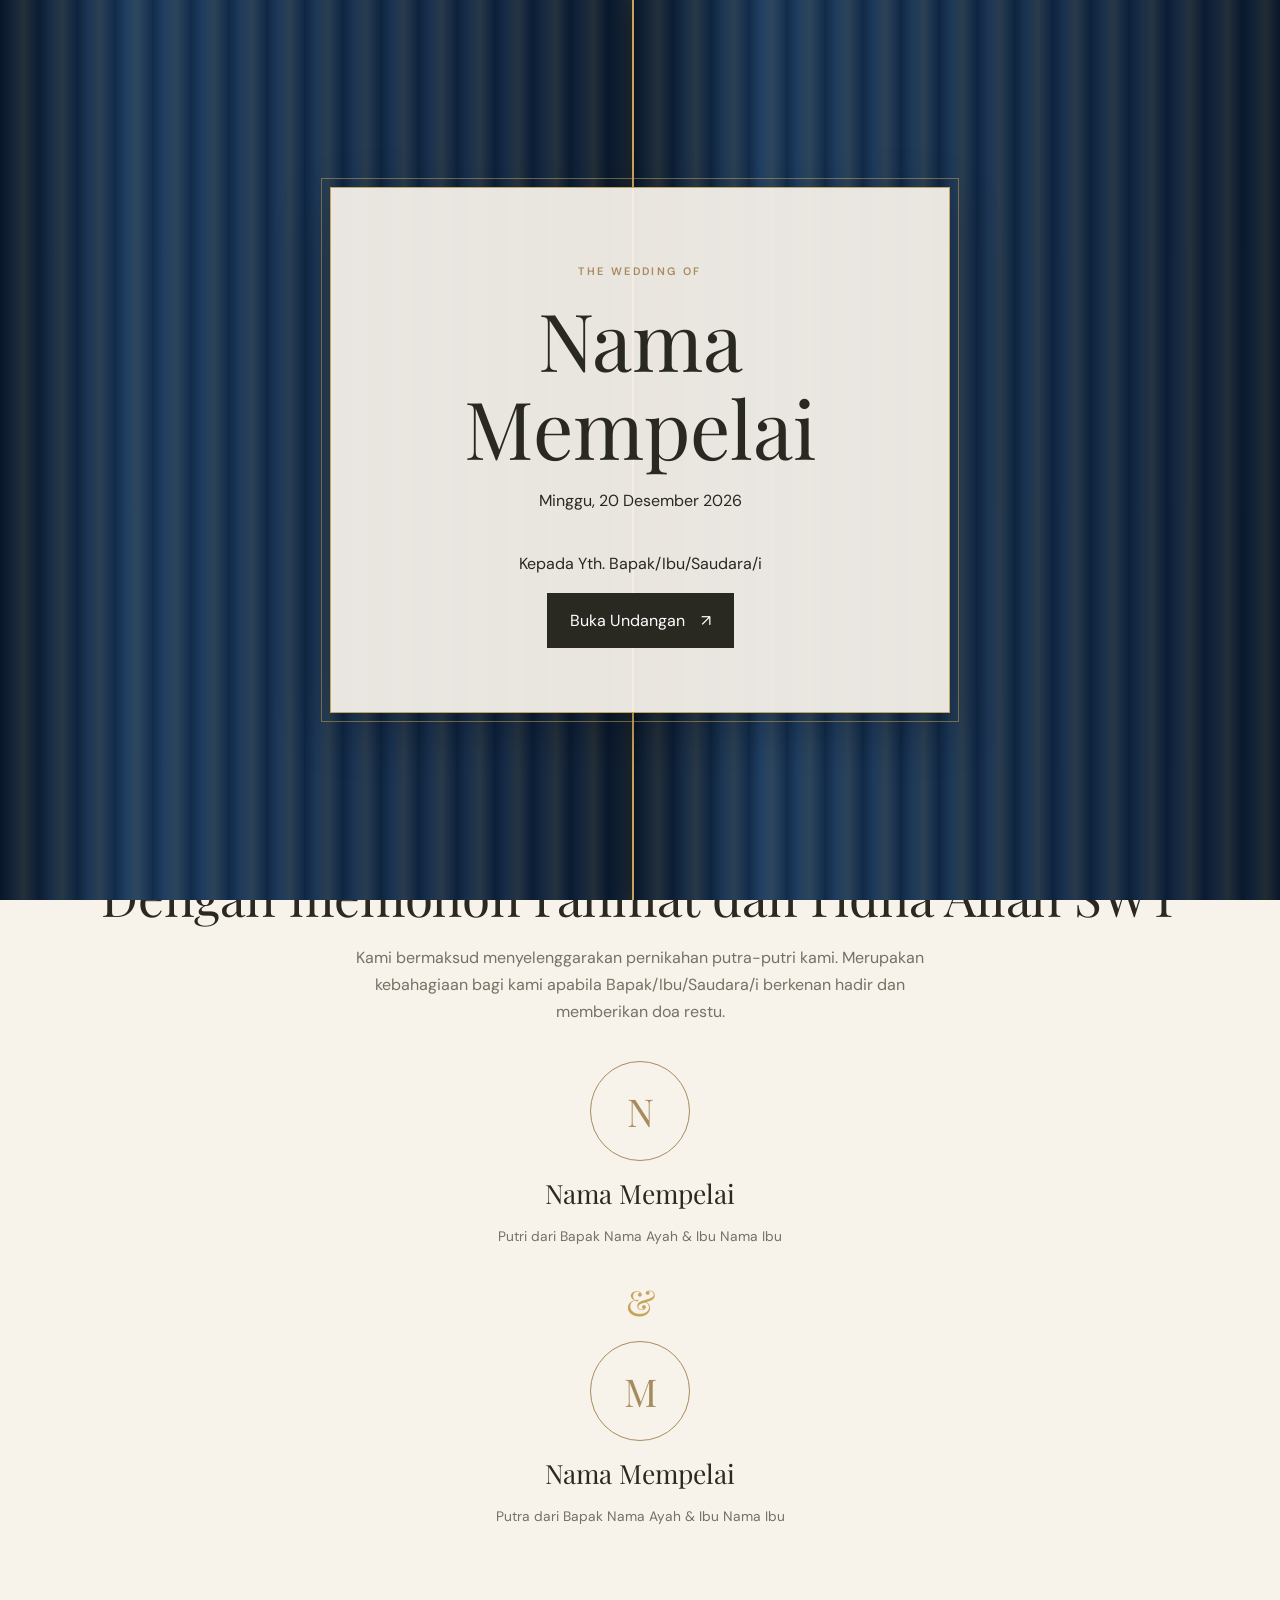
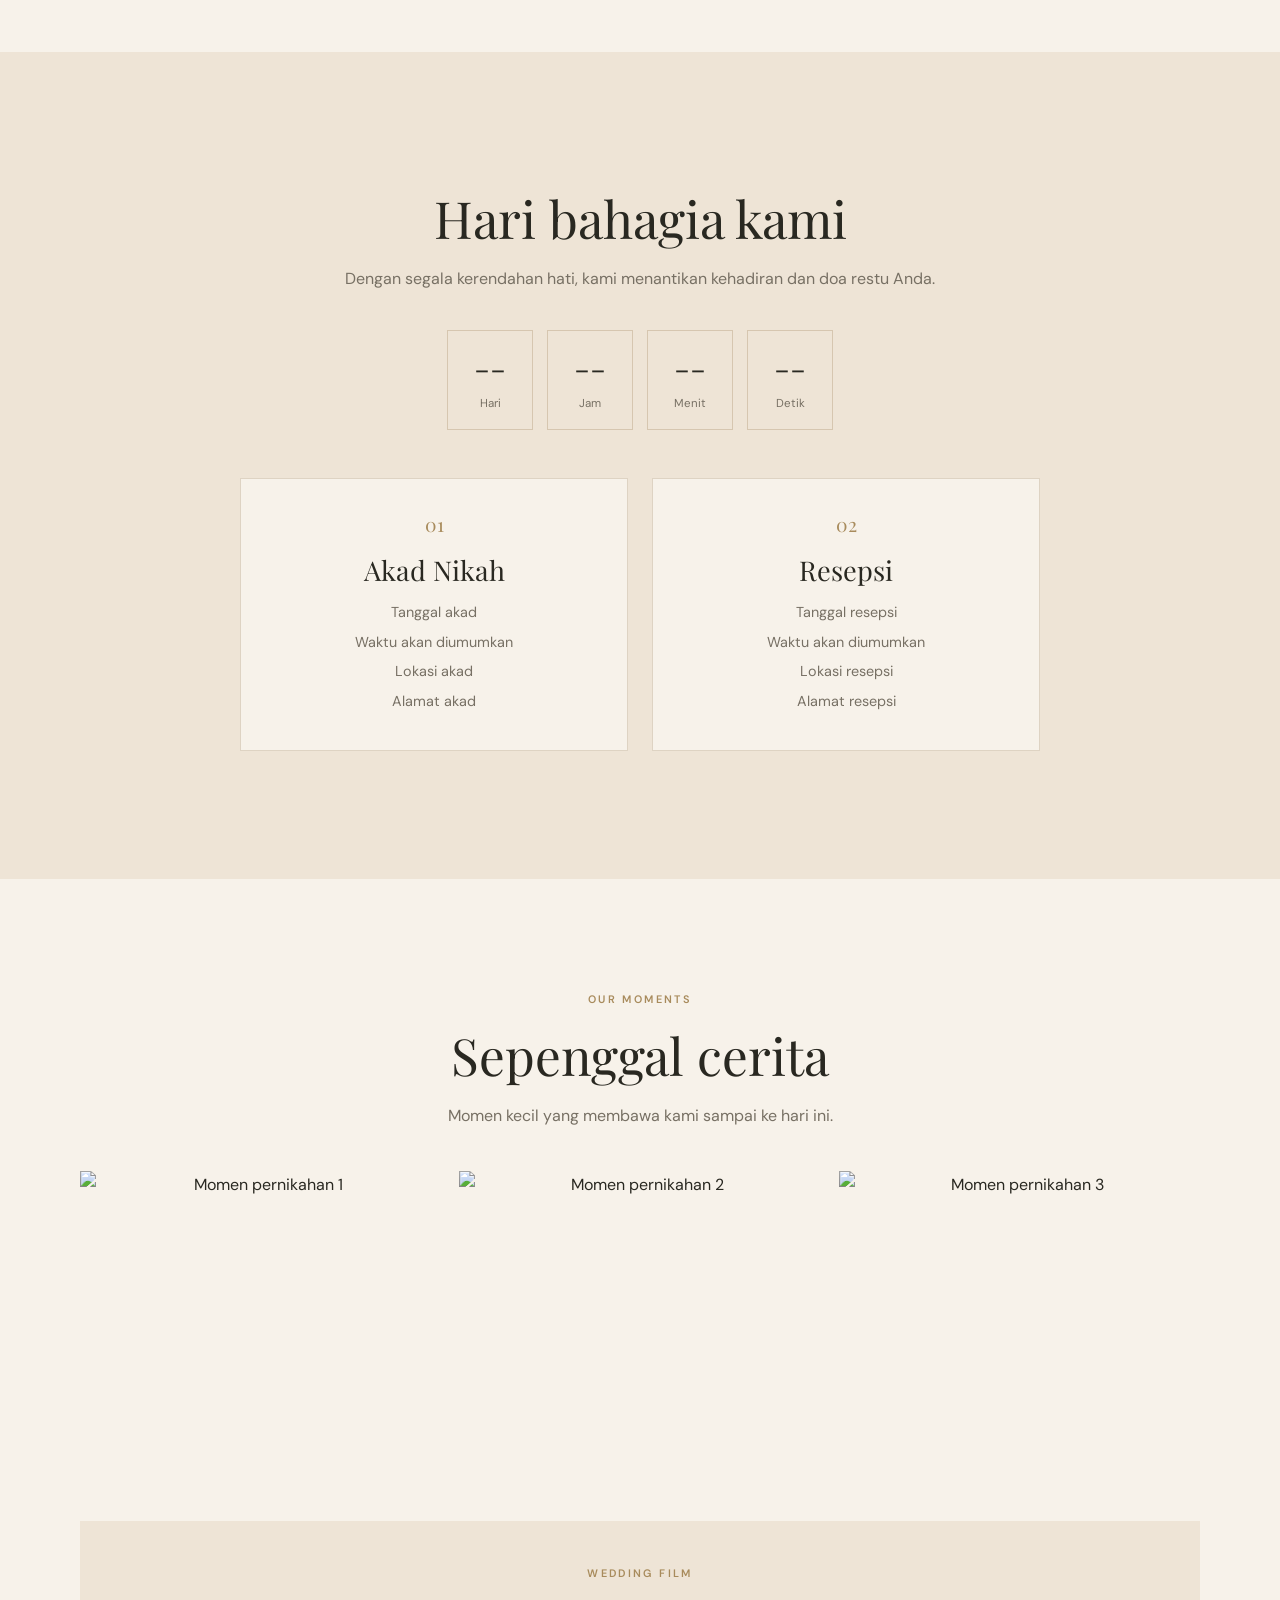
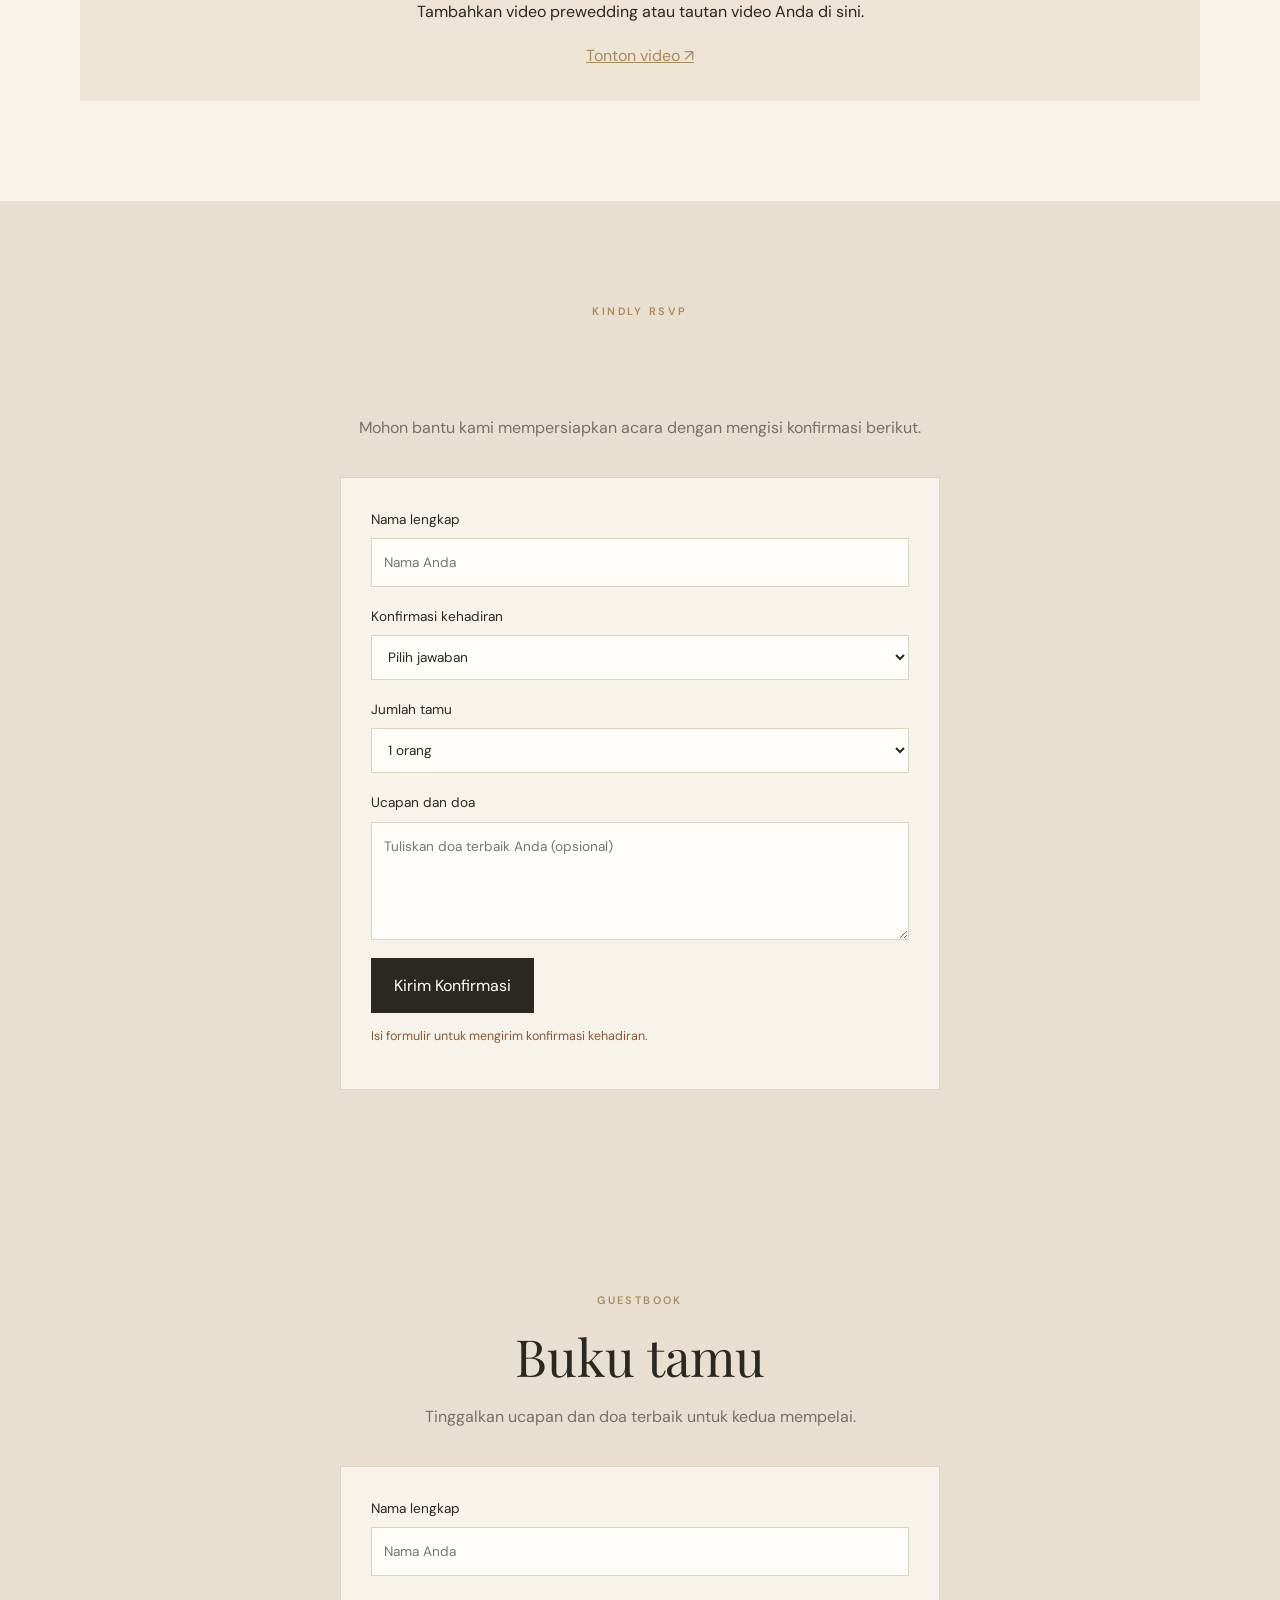
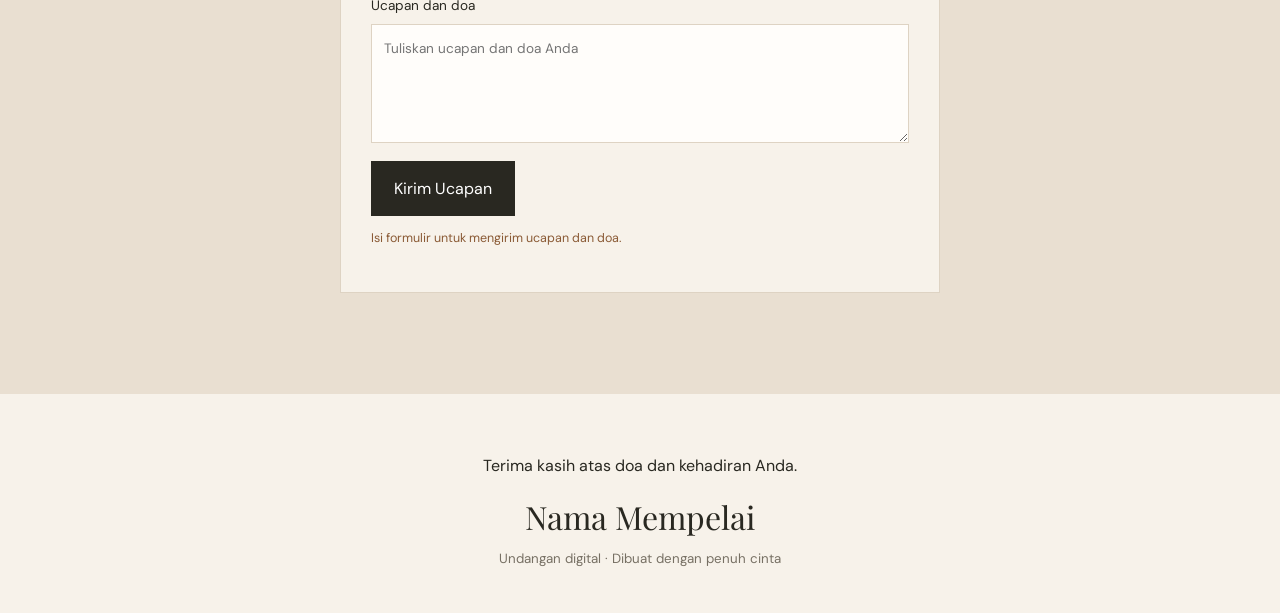
==== commit 35fad147: "Update index.html" ====
--- a/index.html
+++ b/index.html
@@ -101,6 +101,102 @@
       #couple .person .profile-photo,
       #couple .person .initial.profile-photo-placeholder {
         width: min(78%, 230px);
+      }
+    }
+
+
+    /* Foto kategori sampul dan foto pasangan yang dikelola dari admin */
+    #cover.has-uploaded-cover {
+      /* Jangan timpa position: fixed milik cover asli agar tirai tetap bekerja. */
+      background-size: cover;
+      background-position: center;
+      background-repeat: no-repeat;
+    }
+    #cover.has-uploaded-cover .cover-card {
+      position: relative;
+      /* Kartu harus berada di depan panel tirai saat undangan tertutup. */
+      z-index: 20;
+      color: #fffaf0;
+      background: rgba(13, 29, 49, .78);
+      border: 1px solid rgba(197, 164, 91, .9);
+      backdrop-filter: blur(3px);
+    }
+
+    /* Pastikan kartu pembuka selalu terlihat di atas kedua panel tirai. */
+    #cover .cover-card {
+      position: relative;
+      z-index: 20;
+      opacity: 1;
+      visibility: visible;
+      display: block;
+    }
+
+    #cover.is-opening .cover-card {
+      animation: coverCardFade .45s ease forwards;
+      animation-delay: .25s;
+    }
+
+    @keyframes coverCardFade {
+      to { opacity: 0; visibility: hidden; }
+    }
+
+    @media (prefers-reduced-motion: reduce) {
+      #cover.is-opening .cover-card { animation: none; }
+    }
+    #cover.has-uploaded-cover .cover-card .eyebrow,
+    #cover.has-uploaded-cover .cover-date,
+    #cover.has-uploaded-cover .cover-to {
+      color: #fffaf0;
+    }
+    .hero-photo img.couple-uploaded-photo {
+      width: 100%;
+      height: 100%;
+      object-fit: cover;
+      border: 3px solid #c5a45b;
+      box-shadow: 0 16px 36px rgba(20, 43, 73, .22);
+    }
+
+
+    /* Profil mempelai vertikal: wanita dahulu, pria menyusul di bawah. */
+    #couple .couple-grid {
+      display: flex;
+      flex-direction: column;
+      align-items: center;
+      gap: 34px;
+      width: 100%;
+      max-width: 560px;
+      margin: 36px auto 0;
+    }
+    #couple .couple-grid .person {
+      width: 100%;
+      text-align: center;
+      opacity: 0;
+      transform: translateY(28px);
+      transition: opacity .75s ease, transform .85s cubic-bezier(.22,1,.36,1);
+      will-change: opacity, transform;
+    }
+    #couple .couple-grid .person.profile-visible {
+      opacity: 1;
+      transform: translateY(0);
+    }
+    #couple .couple-grid .person:first-child { transition-delay: 0s; }
+    #couple .couple-grid .person:last-child { transition-delay: .18s; }
+    #couple .couple-grid .ampersand {
+      order: 2;
+      margin: -18px 0;
+      color: #c5a45b;
+    }
+    #couple .couple-grid .person:first-child { order: 1; }
+    #couple .couple-grid .person:last-child { order: 3; }
+    #couple .person .profile-photo,
+    #couple .person .initial.profile-photo-placeholder {
+      width: min(78%, 280px);
+    }
+    @media (prefers-reduced-motion: reduce) {
+      #couple .couple-grid .person {
+        opacity: 1;
+        transform: none;
+        transition: none;
       }
     }
 
@@ -421,6 +517,24 @@
           return;
         }
 
+        // Foto sampul menjadi latar pada layar pembuka.
+        const coverPhoto = photos.find(item => item.category === "cover");
+        const cover = document.getElementById("cover");
+        if (coverPhoto && coverPhoto.storage_path && cover) {
+          cover.style.backgroundImage =
+            `linear-gradient(rgba(8,18,32,.25), rgba(8,18,32,.48)), url("${publicPhotoUrl(coverPhoto.storage_path)}")`;
+          cover.classList.add("has-uploaded-cover");
+        }
+
+        // Foto bersama menggantikan foto utama pada hero.
+        const couplePhoto = photos.find(item => item.category === "couple");
+        const heroImage = document.querySelector(".hero-photo img");
+        if (couplePhoto && couplePhoto.storage_path && heroImage) {
+          heroImage.src = publicPhotoUrl(couplePhoto.storage_path);
+          heroImage.alt = couplePhoto.caption || "Foto kedua mempelai";
+          heroImage.classList.add("couple-uploaded-photo");
+        }
+
         // Pasang potret pengantin wanita/pria ke bagian profil.
         const profileCategories = [
           { category: "bride", target: "brideInitial", alt: "Foto mempelai wanita" },
@@ -497,5 +611,32 @@
     })();
   </script>
 
+
+  <script>
+    // Animasi profil berulang ketika bagian mempelai masuk kembali ke layar.
+    (function animateCoupleProfiles() {
+      const section = document.getElementById("couple");
+      if (!section) return;
+      const people = section.querySelectorAll(".couple-grid .person");
+      if (!people.length) return;
+      if (window.matchMedia("(prefers-reduced-motion: reduce)").matches) {
+        people.forEach(person => person.classList.add("profile-visible"));
+        return;
+      }
+      const observer = new IntersectionObserver(entries => {
+        entries.forEach(entry => {
+          if (entry.isIntersecting) {
+            people.forEach((person, index) => {
+              window.setTimeout(() => person.classList.add("profile-visible"), index * 450);
+            });
+          } else {
+            people.forEach(person => person.classList.remove("profile-visible"));
+          }
+        });
+      }, { threshold: 0.18 });
+      observer.observe(section);
+    })();
+  </script>
+
 </body>
 </html>
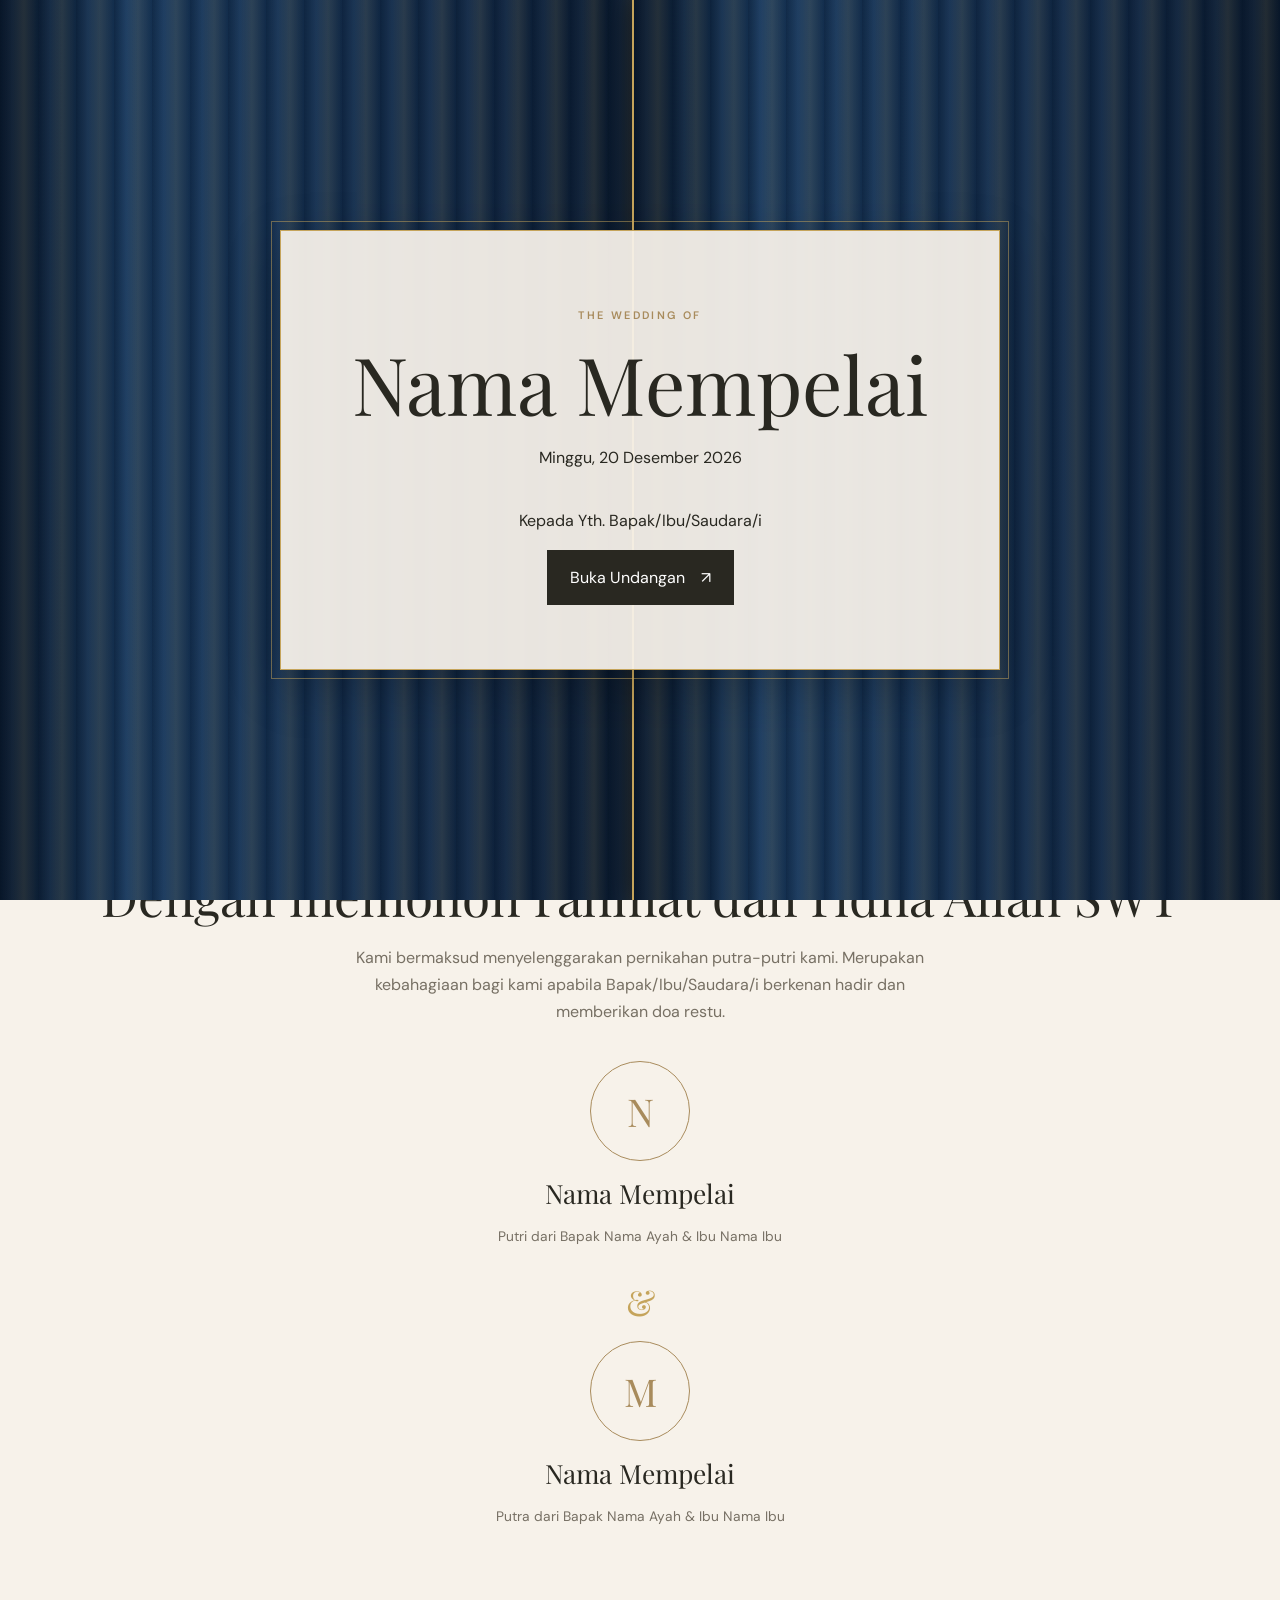
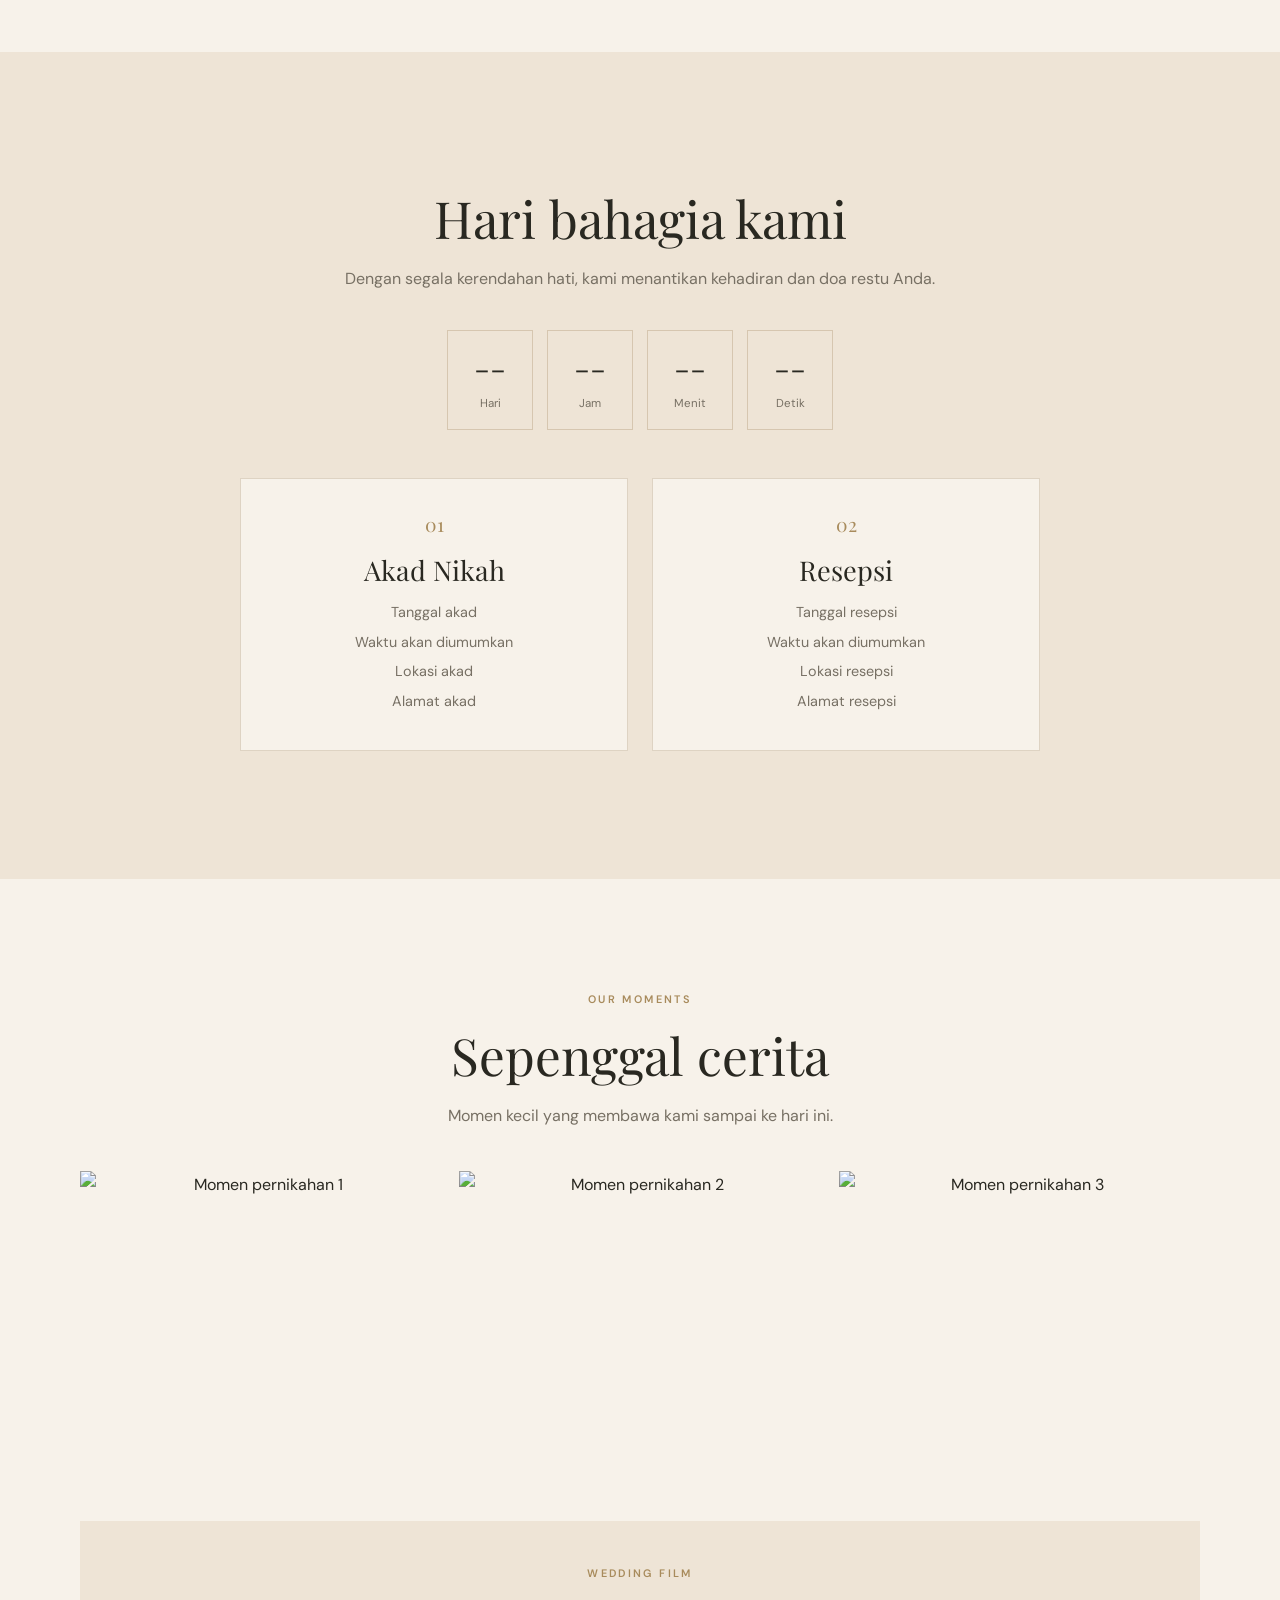
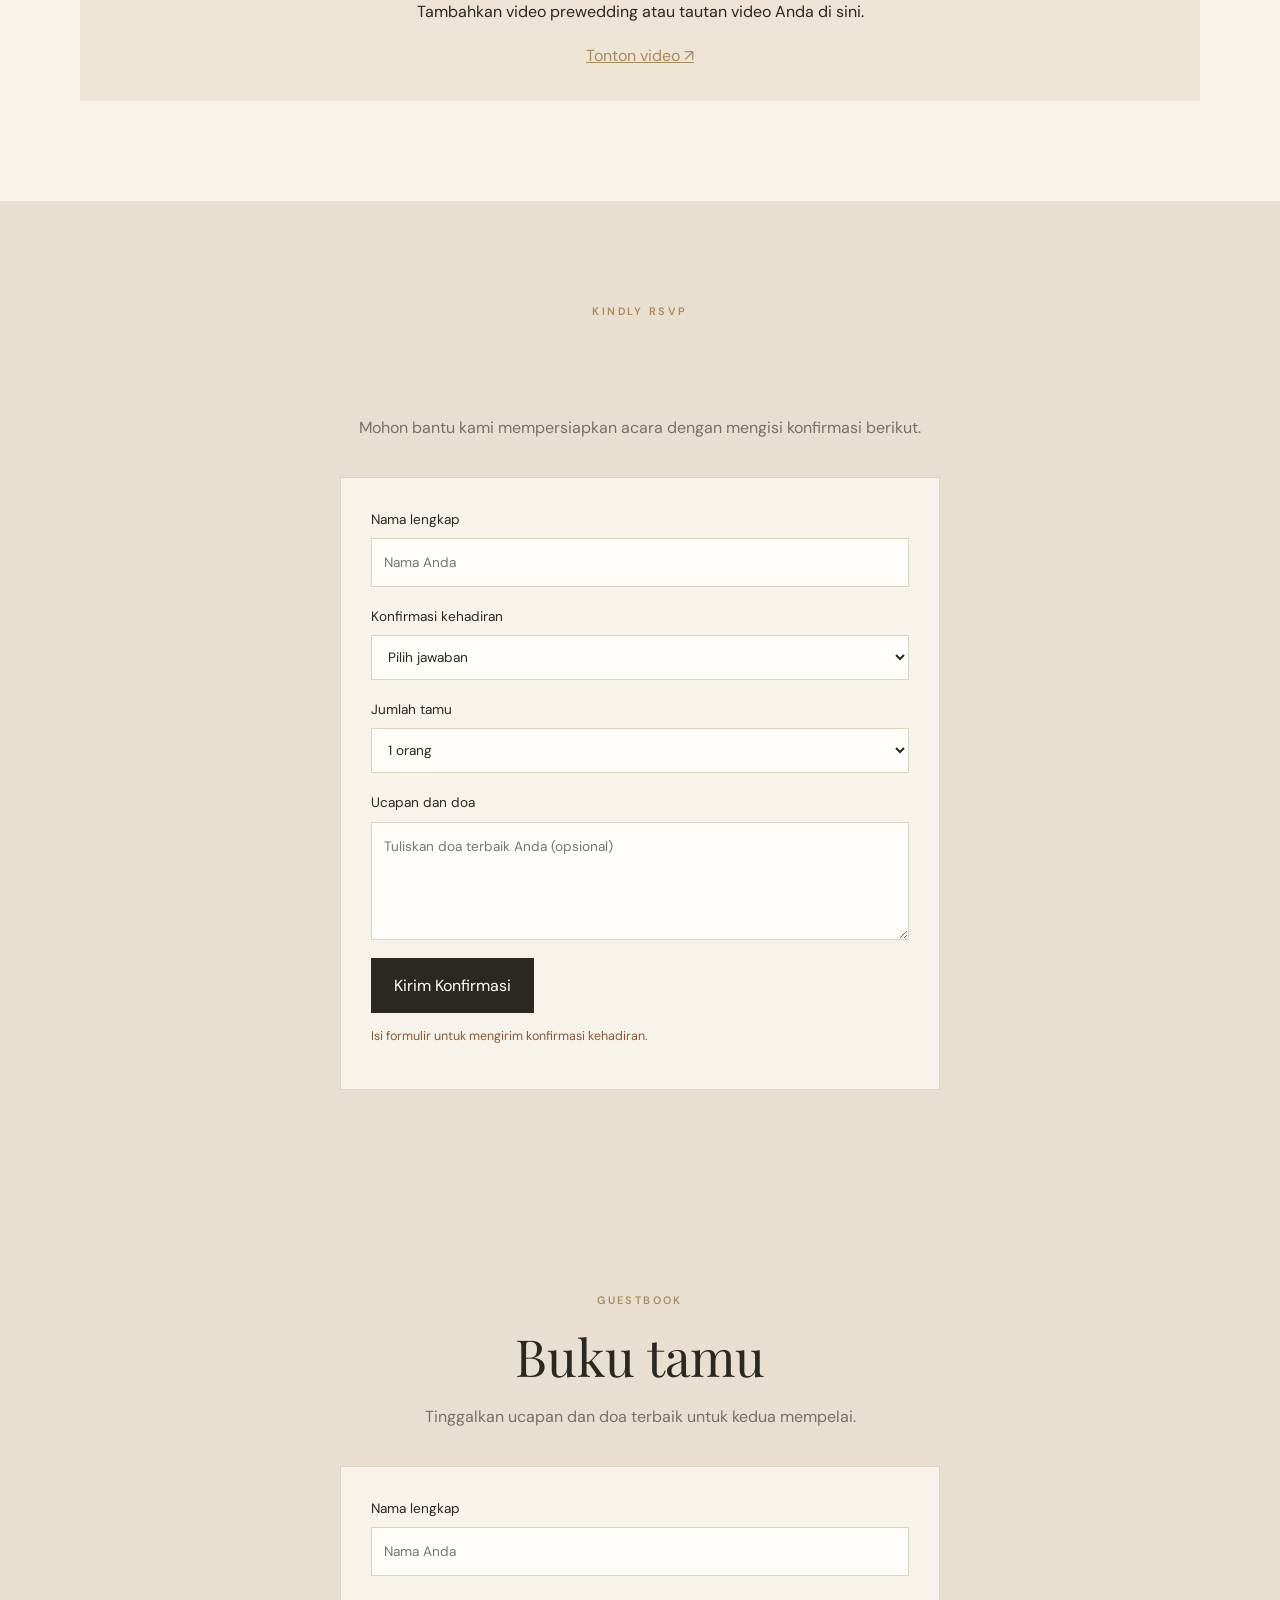
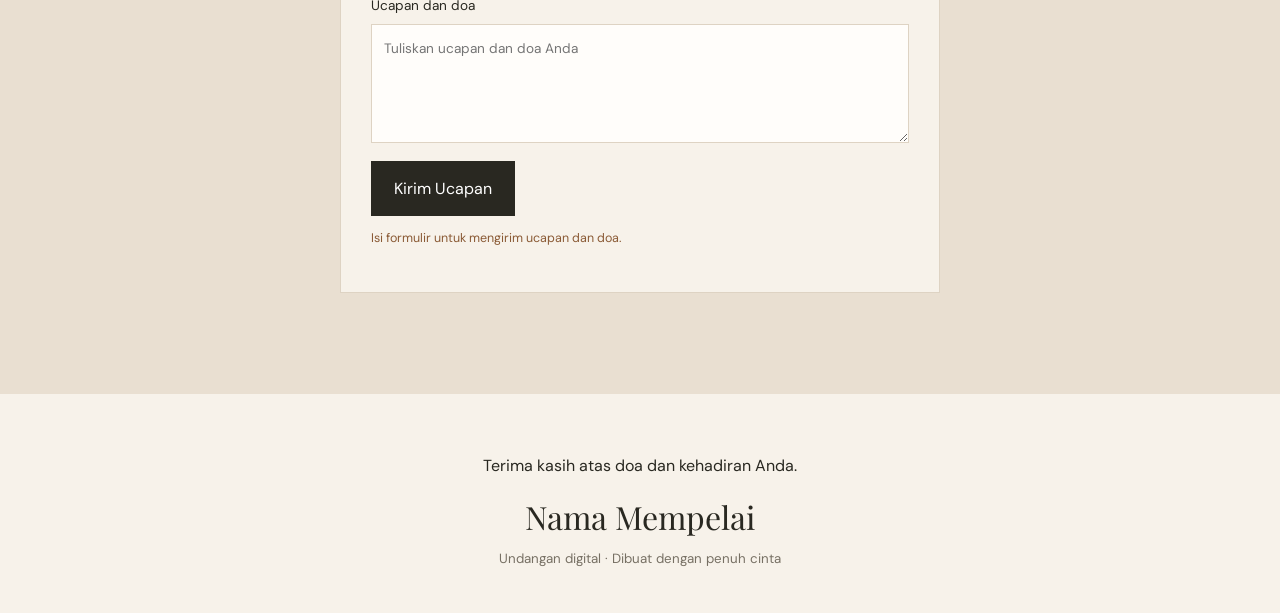
==== commit 7f4bb68f: "Update index.html" ====
--- a/index.html
+++ b/index.html
@@ -172,15 +172,25 @@
       text-align: center;
       opacity: 0;
       transform: translateY(28px);
-      transition: opacity .75s ease, transform .85s cubic-bezier(.22,1,.36,1);
+      transition:
+        opacity 2.5s ease,
+        transform 2.10s cubic-bezier(.18, .78, .22, 1);
       will-change: opacity, transform;
+    }
+    /* Mempelai wanita: masuk perlahan dari kiri. */
+    #couple .couple-grid .person:first-child {
+      transform: translateX(-102px);
+      transition-delay: 0s;
+    }
+    /* Mempelai pria: menyusul dari kanan setelah wanita mulai masuk. */
+    #couple .couple-grid .person:last-child {
+      transform: translateX(102px);
+      transition-delay: 1.28s;
     }
     #couple .couple-grid .person.profile-visible {
       opacity: 1;
-      transform: translateY(0);
-    }
-    #couple .couple-grid .person:first-child { transition-delay: 0s; }
-    #couple .couple-grid .person:last-child { transition-delay: .18s; }
+      transform: translateX(0) translateY(0);
+    }
     #couple .couple-grid .ampersand {
       order: 2;
       margin: -18px 0;
@@ -197,6 +207,60 @@
         opacity: 1;
         transform: none;
         transition: none;
+      }
+    }
+
+
+    /* Perbaikan cover khusus layar HP: kartu dan teks tidak melebar keluar viewport. */
+    #cover {
+      box-sizing: border-box;
+      width: 100%;
+      max-width: 100vw;
+      overflow: hidden;
+    }
+    #cover .cover-card {
+      box-sizing: border-box;
+      width: min(92vw, 720px);
+      max-width: 92vw;
+      min-width: 0;
+      margin-inline: auto;
+      text-align: center;
+    }
+    #cover .cover-card h1,
+    #cover #coverNames {
+      max-width: 100%;
+      white-space: normal;
+      overflow-wrap: anywhere;
+      word-break: normal;
+      line-height: 1.12;
+    }
+    @media (max-width: 600px) {
+      #cover {
+        padding: 16px;
+      }
+      #cover .cover-card {
+        width: 100%;
+        max-width: 100%;
+        padding: clamp(22px, 6vw, 34px) clamp(16px, 5vw, 26px);
+      }
+      #cover .cover-card h1,
+      #cover #coverNames {
+        font-size: clamp(2rem, 8.2vw, 3rem);
+        letter-spacing: -0.025em;
+        overflow-wrap: anywhere;
+      }
+      #cover .cover-card .eyebrow {
+        font-size: .75rem;
+        letter-spacing: .18em;
+      }
+      #cover .cover-date,
+      #cover .cover-to {
+        max-width: 100%;
+        overflow-wrap: anywhere;
+      }
+      #cover .cover-card .button {
+        max-width: 100%;
+        box-sizing: border-box;
       }
     }
 
